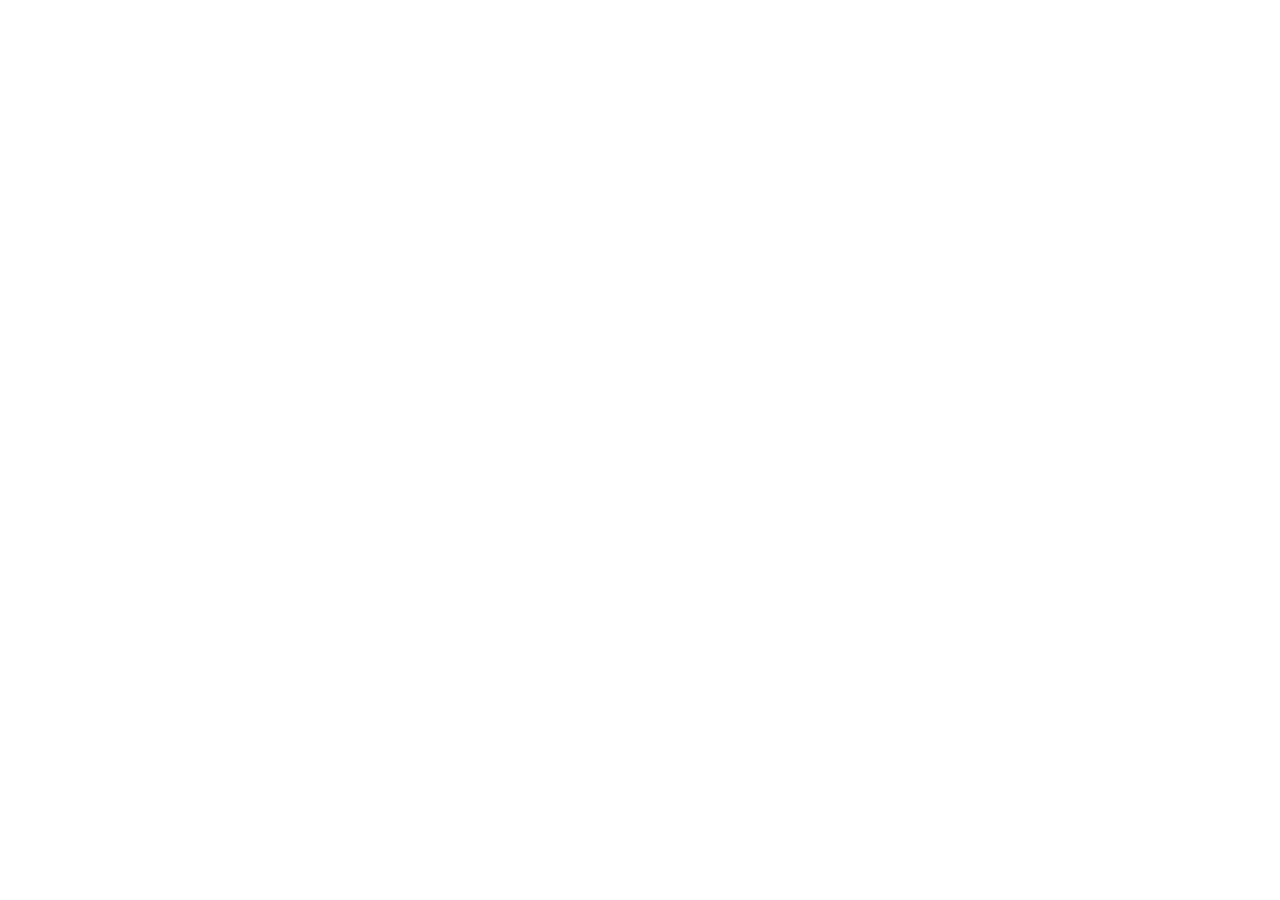
==== cloudflare-pages/index.html @ 694b97cf "feat: initial commit for gnn-rustdesk-apiserver" ====
<!DOCTYPE html>
<html lang="tr">
<head>
  <meta charset="UTF-8">
  <meta name="viewport" content="width=device-width, initial-scale=1.0">
  <title>GNN Hızlı Destek | GNNQS Uzaktan Bağlantı</title>
  <meta name="description" content="GNN Hızlı Destek (QuickSupport) aracı ile teknik ekibimiz bilgisayarınıza güvenli ve hızlı şekilde uzaktan bağlanabilir.">
  <link rel="preconnect" href="https://fonts.googleapis.com">
  <link rel="preconnect" href="https://fonts.gstatic.com" crossorigin>
  <link href="https://fonts.googleapis.com/css2?family=Plus+Jakarta+Sans:wght@400;500;600;700;800&family=JetBrains+Mono:wght@500;600;700&display=swap" rel="stylesheet">
  <link rel="icon" type="image/svg+xml" href="data:image/svg+xml,<svg xmlns='http://www.w3.org/2000/svg' viewBox='0 0 24 24' fill='none' stroke='%232563eb' stroke-width='2' stroke-linecap='round' stroke-linejoin='round'><path d='M12 22s8-4 8-10V5l-8-3-8 3v7c0 6 8 10 8 10z'/></svg>">

  <style>
    /* ==========================================
       GNN QuickSupport - Self-Contained Styles
       ========================================== */
    :root {
      --bg-primary: #0a0f1d;
      --bg-secondary: #111827;
      --bg-card: rgba(17, 24, 39, 0.75);
      --bg-card-border: rgba(255, 255, 255, 0.08);
      --bg-card-hover: rgba(30, 41, 59, 0.85);

      --accent-blue: #2563eb;
      --accent-blue-hover: #1d4ed8;
      --accent-cyan: #06b6d4;
      --accent-emerald: #10b981;
      --accent-warning: #f59e0b;

      --text-main: #f8fafc;
      --text-muted: #94a3b8;
      --text-dim: #64748b;

      --font-sans: 'Plus Jakarta Sans', system-ui, -apple-system, BlinkMacSystemFont, 'Segoe UI', Roboto, sans-serif;
      --font-mono: 'JetBrains Mono', monospace;

      --radius-sm: 8px;
      --radius-md: 14px;
      --radius-lg: 20px;
      --radius-full: 9999px;

      --shadow-sm: 0 2px 8px rgba(0, 0, 0, 0.2);
      --shadow-lg: 0 12px 36px -8px rgba(0, 0, 0, 0.5), 0 0 40px -10px rgba(37, 99, 235, 0.25);
      --shadow-glow: 0 0 30px rgba(37, 99, 235, 0.4);
    }

    *, *::before, *::after {
      box-sizing: border-box;
      margin: 0;
      padding: 0;
    }

    body {
      font-family: var(--font-sans);
      background-color: var(--bg-primary);
      color: var(--text-main);
      min-height: 100vh;
      display: flex;
      justify-content: center;
      align-items: center;
      line-height: 1.5;
      overflow-x: hidden;
      position: relative;
      -webkit-font-smoothing: antialiased;
    }

    /* Arka Plan Glow Işıkları */
    .bg-glow {
      position: fixed;
      border-radius: 50%;
      filter: blur(140px);
      z-index: 0;
      pointer-events: none;
      opacity: 0.45;
    }

    .bg-glow-blue {
      width: 550px;
      height: 550px;
      background: radial-gradient(circle, var(--accent-blue) 0%, transparent 70%);
      top: -120px;
      left: 50%;
      transform: translateX(-50%);
    }

    .bg-glow-cyan {
      width: 450px;
      height: 450px;
      background: radial-gradient(circle, var(--accent-cyan) 0%, transparent 70%);
      bottom: -150px;
      right: -50px;
    }

    .bg-grid {
      position: fixed;
      inset: 0;
      background-image: linear-gradient(rgba(255, 255, 255, 0.03) 1px, transparent 1px),
                        linear-gradient(90deg, rgba(255, 255, 255, 0.03) 1px, transparent 1px);
      background-size: 40px 40px;
      z-index: 0;
      pointer-events: none;
      mask-image: radial-gradient(circle at center, black 40%, transparent 85%);
      -webkit-mask-image: radial-gradient(circle at center, black 40%, transparent 85%);
    }

    /* Ana Kapsayıcı */
    .app-wrapper {
      position: relative;
      z-index: 1;
      width: 100%;
      max-width: 960px;
      margin: 0 auto;
      padding: 2.5rem 1.5rem;
      display: flex;
      flex-direction: column;
      gap: 2.2rem;
    }

    /* Header */
    .header {
      display: flex;
      align-items: center;
      justify-content: space-between;
      width: 100%;
    }

    .btn-console {
      display: inline-flex;
      align-items: center;
      gap: 0.45rem;
      padding: 0.45rem 0.95rem;
      border-radius: var(--radius-sm);
      background: rgba(255, 255, 255, 0.05);
      border: 1px solid var(--bg-card-border);
      color: var(--text-muted);
      font-size: 0.82rem;
      font-weight: 600;
      text-decoration: none;
      transition: all 0.2s ease;
    }

    .btn-console:hover {
      background: rgba(37, 99, 235, 0.15);
      border-color: rgba(37, 99, 235, 0.4);
      color: #fff;
    }
      display: flex;
      align-items: center;
      justify-content: center;
      padding-bottom: 0.5rem;
    }

    .logo-area {
      display: flex;
      align-items: center;
      gap: 0.85rem;
    }

    .logo-badge {
      width: 46px;
      height: 46px;
      border-radius: var(--radius-md);
      background: linear-gradient(135deg, var(--accent-blue), var(--accent-cyan));
      display: flex;
      align-items: center;
      justify-content: center;
      box-shadow: 0 4px 14px rgba(37, 99, 235, 0.35);
      color: #fff;
    }

    .icon-brand {
      width: 26px;
      height: 26px;
      max-width: 26px;
      max-height: 26px;
    }

    .brand-title {
      display: block;
      font-size: 1.3rem;
      font-weight: 800;
      letter-spacing: -0.02em;
      color: #fff;
    }

    .brand-title .highlight {
      background: linear-gradient(90deg, #60a5fa, #38bdf8);
      -webkit-background-clip: text;
      -webkit-text-fill-color: transparent;
    }

    .brand-subtitle {
      display: block;
      font-size: 0.82rem;
      font-weight: 500;
      color: var(--text-muted);
    }

    /* Hero / İndirme Kartı */
    .download-card {
      background: var(--bg-card);
      backdrop-filter: blur(16px);
      -webkit-backdrop-filter: blur(16px);
      border: 1px solid var(--bg-card-border);
      border-radius: var(--radius-lg);
      padding: 2.75rem 2rem;
      text-align: center;
      box-shadow: var(--shadow-lg);
      display: flex;
      flex-direction: column;
      align-items: center;
      gap: 1.5rem;
      position: relative;
      overflow: hidden;
    }

    .download-card::before {
      content: '';
      position: absolute;
      top: 0;
      left: 0;
      right: 0;
      height: 2px;
      background: linear-gradient(90deg, transparent, var(--accent-cyan), var(--accent-blue), transparent);
    }

    .download-header {
      display: flex;
      flex-direction: column;
      align-items: center;
      justify-content: center;
      text-align: center;
      width: 100%;
    }

    .download-icon-box {
      position: relative;
      width: 76px;
      height: 76px;
      margin: 0 auto 0.85rem auto;
      border-radius: 50%;
      background: linear-gradient(135deg, rgba(37, 99, 235, 0.2), rgba(6, 182, 212, 0.15));
      border: 1px solid rgba(37, 99, 235, 0.35);
      display: flex;
      align-items: center;
      justify-content: center;
      color: #38bdf8;
    }

    .icon-download {
      width: 36px;
      height: 36px;
      max-width: 36px;
      max-height: 36px;
    }

    .download-ring {
      position: absolute;
      inset: -6px;
      border-radius: 50%;
      border: 2px dashed rgba(56, 189, 248, 0.4);
      animation: rotate-ring 12s linear infinite;
    }

    @keyframes rotate-ring {
      from { transform: rotate(0deg); }
      to { transform: rotate(360deg); }
    }

    .pulse-animation {
      animation: bounce-icon 2s infinite ease-in-out;
    }

    @keyframes bounce-icon {
      0%, 100% { transform: translateY(0); }
      50% { transform: translateY(-4px); }
    }

    .hero-title {
      font-size: 1.95rem;
      font-weight: 800;
      letter-spacing: -0.025em;
      color: #ffffff;
      margin-bottom: 0.4rem;
    }

    .hero-desc {
      font-size: 1.05rem;
      color: var(--text-muted);
      max-width: 540px;
    }

    .hero-desc strong {
      color: #38bdf8;
      font-family: var(--font-mono);
      font-size: 1.15rem;
    }

    /* İlerleme Çubuğu */
    .progress-container {
      width: 100%;
      max-width: 440px;
      height: 6px;
      background: rgba(255, 255, 255, 0.08);
      border-radius: var(--radius-full);
      overflow: hidden;
      position: relative;
    }

    .progress-bar {
      height: 100%;
      width: 0%;
      background: linear-gradient(90deg, var(--accent-blue), var(--accent-cyan));
      border-radius: var(--radius-full);
      transition: width 0.1s linear;
      box-shadow: 0 0 12px rgba(6, 182, 212, 0.5);
    }

    /* Buton ve Bilgiler */
    .action-zone {
      display: flex;
      flex-direction: column;
      align-items: center;
      gap: 1.1rem;
      margin-top: 0.5rem;
      width: 100%;
    }

    .btn {
      display: inline-flex;
      align-items: center;
      justify-content: center;
      gap: 0.65rem;
      font-family: var(--font-sans);
      font-size: 0.98rem;
      font-weight: 600;
      padding: 0.85rem 1.85rem;
      border-radius: var(--radius-md);
      text-decoration: none;
      transition: all 0.25s ease;
      cursor: pointer;
    }

    .btn-primary {
      background: linear-gradient(135deg, var(--accent-blue), #1e40af);
      color: #fff;
      border: 1px solid rgba(255, 255, 255, 0.15);
      box-shadow: 0 4px 18px rgba(37, 99, 235, 0.35);
    }

    .btn-primary:hover {
      background: linear-gradient(135deg, #1d4ed8, #172554);
      transform: translateY(-2px);
      box-shadow: var(--shadow-glow);
    }

    .btn-icon {
      width: 20px;
      height: 20px;
      max-width: 20px;
      max-height: 20px;
    }

    .file-meta {
      display: flex;
      flex-wrap: wrap;
      align-items: center;
      justify-content: center;
      gap: 0.65rem;
      font-size: 0.82rem;
      color: var(--text-dim);
    }

    .meta-item {
      display: inline-flex;
      align-items: center;
      gap: 0.35rem;
    }

    .meta-icon {
      width: 14px;
      height: 14px;
      max-width: 14px;
      max-height: 14px;
      color: var(--text-muted);
    }

    .meta-dot {
      color: var(--bg-card-border);
    }

    /* ==========================================
       Nasıl Bağlantı Sağlanır? - Gelişmiş Kartlar
       ========================================== */
    .instructions-section {
      display: flex;
      flex-direction: column;
      gap: 1.5rem;
      margin-top: 2.25rem;
    }

    .instructions-header {
      text-align: center;
    }

    .section-title {
      font-size: 1.45rem;
      font-weight: 800;
      color: #fff;
      letter-spacing: -0.02em;
    }

    .section-subtitle {
      font-size: 0.95rem;
      color: var(--text-muted);
      margin-top: 0.25rem;
    }

    .steps-grid {
      display: grid;
      grid-template-columns: repeat(3, 1fr);
      gap: 1.25rem;
    }

    .step-card {
      position: relative;
      background: var(--bg-card);
      backdrop-filter: blur(12px);
      -webkit-backdrop-filter: blur(12px);
      border: 1px solid var(--bg-card-border);
      border-radius: var(--radius-lg);
      padding: 1.65rem 1.4rem;
      display: flex;
      flex-direction: column;
      justify-content: space-between;
      gap: 1.15rem;
      transition: all 0.25s ease;
    }

    .step-card:hover {
      background: var(--bg-card-hover);
      border-color: rgba(37, 99, 235, 0.4);
      transform: translateY(-4px);
      box-shadow: 0 10px 28px rgba(0, 0, 0, 0.35);
    }

    .step-top {
      display: flex;
      align-items: center;
      justify-content: space-between;
    }

    .step-pill {
      font-size: 0.72rem;
      font-weight: 800;
      letter-spacing: 0.06em;
      padding: 0.28rem 0.65rem;
      border-radius: var(--radius-full);
      background: rgba(37, 99, 235, 0.15);
      color: #60a5fa;
      border: 1px solid rgba(37, 99, 235, 0.3);
    }

    .step-pill-highlight {
      background: linear-gradient(135deg, var(--accent-blue), var(--accent-cyan));
      color: #fff;
      border: none;
      box-shadow: 0 2px 10px rgba(6, 182, 212, 0.4);
    }

    .step-icon-wrap {
      width: 38px;
      height: 38px;
      border-radius: var(--radius-sm);
      background: rgba(255, 255, 255, 0.05);
      color: #94a3b8;
      display: flex;
      align-items: center;
      justify-content: center;
    }

    .step-icon-wrap svg {
      width: 20px;
      height: 20px;
      max-width: 20px;
      max-height: 20px;
    }

    .step-icon-highlight {
      background: rgba(6, 182, 212, 0.15);
      color: #38bdf8;
    }

    .step-content {
      display: flex;
      flex-direction: column;
      gap: 0.45rem;
    }

    .step-title {
      font-size: 1.1rem;
      font-weight: 700;
      color: #fff;
      letter-spacing: -0.01em;
    }

    .step-desc {
      font-size: 0.88rem;
      color: var(--text-muted);
      line-height: 1.5;
    }

    .step-desc strong {
      color: #f1f5f9;
    }

    /* Adım 1 Görseli (Dosya Rozeti) */
    .step-visual {
      display: flex;
      align-items: center;
      gap: 0.65rem;
      background: rgba(0, 0, 0, 0.28);
      border: 1px solid rgba(255, 255, 255, 0.06);
      padding: 0.75rem 0.95rem;
      border-radius: var(--radius-sm);
    }

    .visual-badge-file, .visual-badge-exe {
      display: inline-flex;
      align-items: center;
      gap: 0.45rem;
      background: rgba(37, 99, 235, 0.18);
      border: 1px solid rgba(37, 99, 235, 0.35);
      color: #93c5fd;
      padding: 0.3rem 0.6rem;
      border-radius: 6px;
      font-size: 0.8rem;
      font-weight: 700;
      font-family: var(--font-mono);
    }

    .visual-badge-file svg, .visual-badge-exe svg {
      width: 18px;
      height: 18px;
      max-width: 18px;
      max-height: 18px;
    }

    .visual-arrow {
      color: #64748b;
      font-size: 0.85rem;
    }

    .visual-hint {
      font-size: 0.8rem;
      font-weight: 600;
      color: #cbd5e1;
    }

    .visual-click-tag {
      font-size: 0.78rem;
      font-weight: 600;
      color: #38bdf8;
      margin-left: auto;
    }

    /* Adım 3 - RustDesk Penceresi Temsili (Mockup) */
    .step-highlight {
      border-color: rgba(6, 182, 212, 0.4);
      background: linear-gradient(180deg, rgba(37, 99, 235, 0.12) 0%, var(--bg-card) 100%);
      box-shadow: 0 0 25px rgba(37, 99, 235, 0.15);
    }

    .mockup-window {
      background: #0f172a;
      border: 1px solid rgba(56, 189, 248, 0.25);
      border-radius: var(--radius-sm);
      overflow: hidden;
      box-shadow: 0 4px 14px rgba(0, 0, 0, 0.4);
    }

    .mockup-header {
      background: #1e293b;
      padding: 0.45rem 0.75rem;
      display: flex;
      align-items: center;
      gap: 0.65rem;
      border-bottom: 1px solid rgba(255, 255, 255, 0.05);
    }

    .mock-dots {
      display: flex;
      align-items: center;
      gap: 4px;
    }

    .mock-dot {
      width: 8px;
      height: 8px;
      border-radius: 50%;
    }

    .mock-dot.red { background: #ef4444; }
    .mock-dot.yellow { background: #f59e0b; }
    .mock-dot.green { background: #10b981; }

    .mock-title {
      font-size: 0.72rem;
      font-weight: 600;
      color: #94a3b8;
    }

    .mockup-body {
      padding: 0.75rem 0.85rem;
      display: flex;
      flex-direction: column;
      gap: 0.5rem;
    }

    .mock-row {
      display: flex;
      align-items: center;
      justify-content: space-between;
      gap: 0.5rem;
    }

    .mock-label {
      font-size: 0.78rem;
      color: #94a3b8;
      font-weight: 500;
    }

    .mock-val {
      font-family: var(--font-mono);
      font-size: 0.82rem;
      font-weight: 700;
      color: #38bdf8;
      background: rgba(56, 189, 248, 0.1);
      padding: 0.15rem 0.45rem;
      border-radius: 4px;
      border: 1px solid rgba(56, 189, 248, 0.25);
      letter-spacing: 0.04em;
    }

    /* Footer */
    .site-footer {
      text-align: center;
      display: flex;
      flex-direction: column;
      align-items: center;
      gap: 0.65rem;
      padding-top: 1rem;
    }

    .footer-note {
      font-size: 0.82rem;
      color: var(--text-dim);
      max-width: 640px;
      line-height: 1.45;
    }

    .copyright {
      font-size: 0.78rem;
      color: var(--text-dim);
    }

    /* Responsive */
    @media (max-width: 768px) {
      .app-wrapper {
        padding: 1.5rem 1rem;
        gap: 1.75rem;
      }

      .download-card {
        padding: 2rem 1.25rem;
      }

      .hero-title {
        font-size: 1.5rem;
      }

      .steps-grid {
        grid-template-columns: 1fr;
      }
    }
  </style>
</head>
<body>
  <!-- Arka Plan Efektleri -->
  <div class="bg-glow bg-glow-blue"></div>
  <div class="bg-glow bg-glow-cyan"></div>
  <div class="bg-grid"></div>

  <!-- Ana Kapsayıcı -->
  <div class="app-wrapper">
    <!-- Üst Başlık (Header) -->
    <header class="header">
      <div class="logo-area">
        <div class="logo-badge">
          <svg class="icon-brand" width="26" height="26" viewBox="0 0 24 24" fill="none" stroke="currentColor" stroke-width="2.2" stroke-linecap="round" stroke-linejoin="round">
            <path d="M12 22s8-4 8-10V5l-8-3-8 3v7c0 6 8 10 8 10z"/>
            <path d="m9 12 2 2 4-4"/>
          </svg>
        </div>
        <div class="brand-text">
          <span class="brand-title">GNN <span class="highlight">DESTEK</span></span>
          <span class="brand-subtitle">Hızlı Uzaktan Yardım</span>
        </div>
      </div>
      <div class="header-nav">
        <a href="/console" class="btn-console" title="Yönetici Girişi">
          <svg width="15" height="15" viewBox="0 0 24 24" fill="currentColor"><path d="M12 2C6.48 2 2 6.48 2 12s4.48 10 10 10 10-4.48 10-10S17.52 2 12 2zm1 17.93c-3.95-.49-7-3.85-7-7.93 0-.62.08-1.21.21-1.79L9 15v1c0 1.1.9 2 2 2v1.93zm6.9-2.54c-.26-.81-1-1.39-1.9-1.39h-1v-3c0-.55-.45-1-1-1H8v-2h2c.55 0 1-.45 1-1V7h2c1.1 0 2-.9 2-2v-.41c2.93 1.19 5 4.06 5 7.41 0 2.08-.8 3.97-2.1 5.39z"/></svg>
          <span>Yönetici Konsolu</span>
        </a>
      </div>
    </header>

    <!-- İndirme Alanı (Hero) -->
    <main class="main-content">
      <section class="download-card">
        <div class="download-header">
          <div class="download-icon-box" id="downloadIconBox">
            <svg class="icon-download pulse-animation" width="36" height="36" viewBox="0 0 24 24" fill="none" stroke="currentColor" stroke-width="2" stroke-linecap="round" stroke-linejoin="round">
              <path d="M21 15v4a2 2 0 0 1-2 2H5a2 2 0 0 1-2-2v-4"/>
              <polyline points="7 10 12 15 17 10"/>
              <line x1="12" y1="15" x2="12" y2="3"/>
            </svg>
            <div class="download-ring"></div>
          </div>

          <h1 class="hero-title">GNN QuickSupport İndiriliyor...</h1>
          <p class="hero-desc" id="statusMessage">
            İndirme işleminiz <strong id="countdownNumber">2</strong> saniye içerisinde otomatik olarak başlayacaktır.
          </p>
        </div>

        <!-- İlerleme Çubuğu -->
        <div class="progress-container">
          <div class="progress-bar" id="progressBar"></div>
        </div>

        <!-- İndirme Butonu & Bilgiler -->
        <div class="action-zone">
          <a href="#" id="manualDownloadBtn" class="btn btn-primary" download>
            <svg class="btn-icon" width="20" height="20" viewBox="0 0 24 24" fill="none" stroke="currentColor" stroke-width="2" stroke-linecap="round" stroke-linejoin="round">
              <path d="M21 15v4a2 2 0 0 1-2 2H5a2 2 0 0 1-2-2v-4"/>
              <polyline points="7 10 12 15 17 10"/>
              <line x1="12" y1="15" x2="12" y2="3"/>
            </svg>
            <span>İndirme Başlamadıysa Tıklayın (GNNQS.exe)</span>
          </a>

          <div class="file-meta">
            <span class="meta-item">
              <svg class="meta-icon" width="14" height="14" viewBox="0 0 24 24" fill="none" stroke="currentColor" stroke-width="2">
                <rect x="2" y="3" width="20" height="14" rx="2" ry="2"/>
                <line x1="8" y1="21" x2="16" y2="21"/>
                <line x1="12" y1="17" x2="12" y2="21"/>
              </svg>
              Windows 10 / 11 Uyumlu
            </span>
            <span class="meta-dot">•</span>
            <span class="meta-item">
              <svg class="meta-icon" width="14" height="14" viewBox="0 0 24 24" fill="none" stroke="currentColor" stroke-width="2">
                <path d="M12 22s8-4 8-10V5l-8-3-8 3v7c0 6 8 10 8 10z"/>
              </svg>
              256-bit Güvenli Bağlantı
            </span>
            <span class="meta-dot">•</span>
            <span class="meta-item">Kurulum Gerektirmez</span>
          </div>
        </div>
      </section>

      <!-- Nasıl Bağlantı Sağlanır? (Görsel ve Kolay Anlaşılır 3 Adım) -->
      <section class="instructions-section">
        <div class="instructions-header">
          <h2 class="section-title">Nasıl Bağlantı Sağlanır?</h2>
          <p class="section-subtitle">Aşağıdaki 3 basit adımı takip ederek hemen destek alabilirsiniz:</p>
        </div>

        <div class="steps-grid">
          <!-- 1. ADIM -->
          <div class="step-card">
            <div class="step-top">
              <span class="step-pill">1. ADIM</span>
              <div class="step-icon-wrap">
                <svg width="20" height="20" viewBox="0 0 24 24" fill="none" stroke="currentColor" stroke-width="2" stroke-linecap="round" stroke-linejoin="round">
                  <path d="M21 15v4a2 2 0 0 1-2 2H5a2 2 0 0 1-2-2v-4"/>
                  <polyline points="7 10 12 15 17 10"/>
                  <line x1="12" y1="15" x2="12" y2="3"/>
                </svg>
              </div>
            </div>

            <div class="step-content">
              <h3 class="step-title">İndirilen Dosyayı Açın</h3>
              <p class="step-desc">
                İndirme tamamlandığında tarayıcınızın sağ üst köşesindeki <strong>İndirilenler</strong> listesinden veya klasörünüzden <strong>GNNQS.exe</strong> dosyasını açın.
              </p>
            </div>

            <!-- Mini Görsel Kart 1 -->
            <div class="step-visual">
              <div class="visual-badge-file">
                <svg width="18" height="18" viewBox="0 0 24 24" fill="none" stroke="currentColor" stroke-width="2">
                  <path d="M21 16V8a2 2 0 0 0-1-1.73l-7-4a2 2 0 0 0-2 0l-7 4A2 2 0 0 0 3 8v8a2 2 0 0 0 1 1.73l7 4a2 2 0 0 0 2 0l7-4A2 2 0 0 0 21 16z"/>
                </svg>
                <span>GNNQS.exe</span>
              </div>
              <span class="visual-arrow">➔</span>
              <span class="visual-hint">Arşivi Aç</span>
            </div>
          </div>

          <!-- 2. ADIM -->
          <div class="step-card">
            <div class="step-top">
              <span class="step-pill">2. ADIM</span>
              <div class="step-icon-wrap">
                <svg width="20" height="20" viewBox="0 0 24 24" fill="none" stroke="currentColor" stroke-width="2" stroke-linecap="round" stroke-linejoin="round">
                  <polygon points="5 3 19 12 5 21 5 3"/>
                </svg>
              </div>
            </div>

            <div class="step-content">
              <h3 class="step-title">GNNQS.exe'yi Çalıştırın</h3>
              <p class="step-desc">
                Arşiv içerisindeki <strong>GNNQS.exe</strong> uygulamasına çift tıklayın. Kurulum yapmanıza gerek yoktur, doğrudan ekrana gelir.
              </p>
            </div>

            <!-- Mini Görsel Kart 2 -->
            <div class="step-visual">
              <div class="visual-badge-exe">
                <svg width="18" height="18" viewBox="0 0 24 24" fill="none" stroke="currentColor" stroke-width="2">
                  <rect x="3" y="3" width="18" height="18" rx="2" ry="2"/>
                  <line x1="9" y1="9" x2="15" y2="15"/>
                  <line x1="15" y1="9" x2="9" y2="15"/>
                </svg>
                <span>GNNQS.exe</span>
              </div>
              <span class="visual-click-tag">Çift Tıklayın 🖱️</span>
            </div>
          </div>

          <!-- 3. ADIM (Öne Çıkan) -->
          <div class="step-card step-highlight">
            <div class="step-top">
              <span class="step-pill step-pill-highlight">3. ADIM</span>
              <div class="step-icon-wrap step-icon-highlight">
                <svg width="20" height="20" viewBox="0 0 24 24" fill="none" stroke="currentColor" stroke-width="2" stroke-linecap="round" stroke-linejoin="round">
                  <path d="M16 21v-2a4 4 0 0 0-4-4H6a4 4 0 0 0-4 4v2"/>
                  <circle cx="9" cy="7" r="4"/>
                  <path d="m19 8 2 2 4-4"/>
                </svg>
              </div>
            </div>

            <div class="step-content">
              <h3 class="step-title">ID ve Şifreyi Bize İletin</h3>
              <p class="step-desc">
                Açılan program penceresinde beliren <strong>Kimlik (ID)</strong> ve <strong>Tek Seferlik Şifre</strong>yi destek uzmanımıza bildirin.
              </p>
            </div>

            <!-- Mini RustDesk Penceresi Temsili (Mockup) -->
            <div class="mockup-window">
              <div class="mockup-header">
                <div class="mock-dots">
                  <span class="mock-dot red"></span>
                  <span class="mock-dot yellow"></span>
                  <span class="mock-dot green"></span>
                </div>
                <span class="mock-title">GNN QuickSupport</span>
              </div>
              <div class="mockup-body">
                <div class="mock-row">
                  <span class="mock-label">Kimlik (ID):</span>
                  <span class="mock-val">849 203 175</span>
                </div>
                <div class="mock-row">
                  <span class="mock-label">Şifre:</span>
                  <span class="mock-val">x9K2pQ</span>
                </div>
              </div>
            </div>
          </div>
        </div>
      </section>

      <!-- Alt Bilgi / Güvenlik Bildirimi -->
      <footer class="site-footer">
        <div class="footer-note">
          <span>GNN Uzaktan Destek oturumları 256-bit TLS şifrelemesi ile korunur. Siz kimlik ve şifrenizi paylaşmadıkça bilgisayarınıza hiç kimse erişemez.</span>
        </div>
        <div style="display: flex; gap: 0.85rem; align-items: center; justify-content: center; flex-wrap: wrap;">
        <p class="copyright">© <span id="currentYear"></span> GNN Destek Servisi. Tüm hakları saklıdır.</p>
        <span style="color: var(--text-dim);">&bull;</span>
        <a href="/console" style="color: var(--text-muted); font-size: 0.78rem; text-decoration: none;">GnnDesk Console</a>
      </div>
      </footer>
    </main>
  </div>

  <script>
    /**
     * GNN QuickSupport (GNNQS) - Otomatik İndirme ve Yönetim Betiği
     */
    const CONFIG = {
      // Cloudflare R2 doğrudan indirme bağlantınız:
      downloadUrl: 'https://dl.gnn.tr/GNNQS.exe',
      fileName: 'GNNQS.exe',
      delayMs: 2000,
    };

    const countdownNumberEl = document.getElementById('countdownNumber');
    const progressBarEl = document.getElementById('progressBar');
    const statusMessageEl = document.getElementById('statusMessage');
    const manualDownloadBtn = document.getElementById('manualDownloadBtn');
    const downloadIconBox = document.getElementById('downloadIconBox');
    const currentYearEl = document.getElementById('currentYear');

    if (currentYearEl) {
      currentYearEl.textContent = new Date().getFullYear();
    }

    if (manualDownloadBtn) {
      manualDownloadBtn.href = CONFIG.downloadUrl;
      manualDownloadBtn.setAttribute('download', CONFIG.fileName);
    }

    let hasDownloaded = false;

    function triggerDownload() {
      if (hasDownloaded) return;
      hasDownloaded = true;

      const downloadLink = document.createElement('a');
      downloadLink.href = CONFIG.downloadUrl;
      downloadLink.setAttribute('download', CONFIG.fileName);
      downloadLink.style.display = 'none';
      document.body.appendChild(downloadLink);
      downloadLink.click();
      document.body.removeChild(downloadLink);

      if (statusMessageEl) {
        statusMessageEl.innerHTML = '<span style="color: #10b981; font-weight: 600;">✓ İndirme başarıyla başlatıldı!</span> Dosyanız indirilenler klasörüne kaydediliyor.';
      }

      if (downloadIconBox) {
        downloadIconBox.style.borderColor = 'rgba(16, 185, 129, 0.6)';
        downloadIconBox.style.color = '#34d399';
        downloadIconBox.innerHTML = `
          <svg viewBox="0 0 24 24" width="36" height="36" fill="none" stroke="currentColor" stroke-width="2.5" stroke-linecap="round" stroke-linejoin="round">
            <path d="M20 6 9 17l-5-5"/>
          </svg>
        `;
      }
    }

    const startTime = Date.now();
    const totalDuration = CONFIG.delayMs;

    const urlParams = new URLSearchParams(window.location.search);
    if (urlParams.get('direct') === '1' || urlParams.get('dl') === '1') {
      triggerDownload();
    } else {
      const timer = setInterval(() => {
        const elapsed = Date.now() - startTime;
        const progress = Math.min((elapsed / totalDuration) * 100, 100);

        if (progressBarEl) {
          progressBarEl.style.width = `${progress}%`;
        }

        const remainingSeconds = Math.max(0, Math.ceil((totalDuration - elapsed) / 1000));
        if (countdownNumberEl) {
          countdownNumberEl.textContent = remainingSeconds;
        }

        if (elapsed >= totalDuration) {
          clearInterval(timer);
          triggerDownload();
        }
      }, 50);
    }

    if (manualDownloadBtn) {
      manualDownloadBtn.addEventListener('click', () => {
        triggerDownload();
      });
    }
  </script>
</body>
</html>
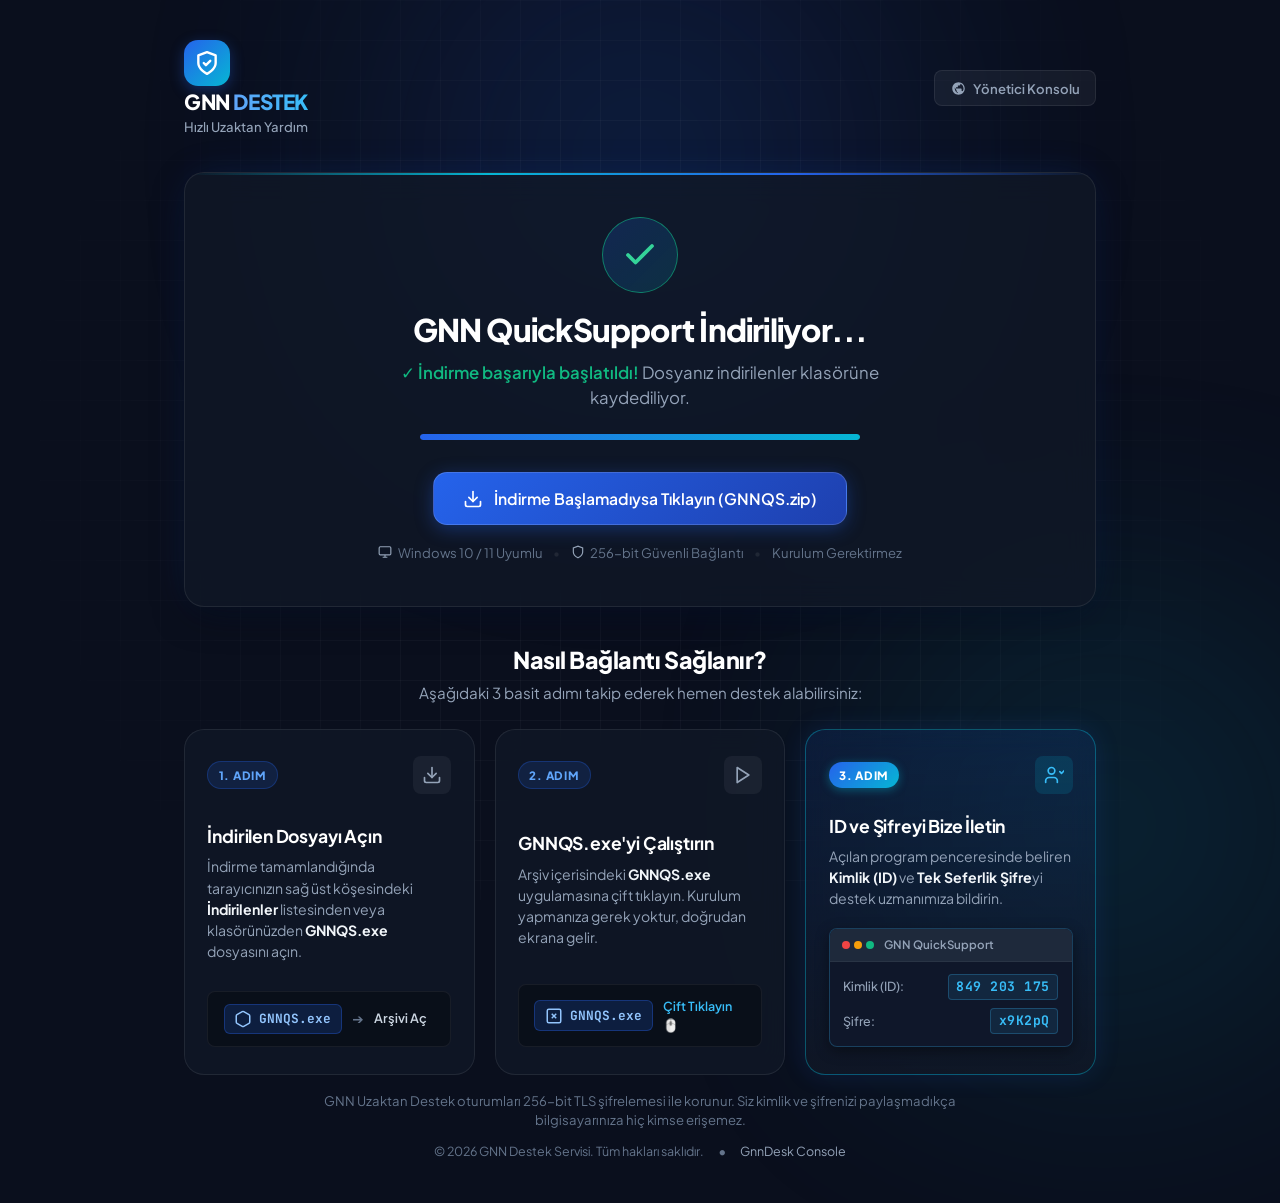
==== commit 7e95dfe5: "feat: add dynamic Cloudflare Pages functions for DOWNLOAD_URL and CONSOLE_URL" ====
--- a/cloudflare-pages/index.html
+++ b/cloudflare-pages/index.html
@@ -747,7 +747,7 @@
               <polyline points="7 10 12 15 17 10"/>
               <line x1="12" y1="15" x2="12" y2="3"/>
             </svg>
-            <span>İndirme Başlamadıysa Tıklayın (GNNQS.exe)</span>
+            <span>İndirme Başlamadıysa Tıklayın (GNNQS.zip)</span>
           </a>
 
           <div class="file-meta">
@@ -910,8 +910,8 @@
      */
     const CONFIG = {
       // Cloudflare R2 doğrudan indirme bağlantınız:
-      downloadUrl: 'https://dl.gnn.tr/GNNQS.exe',
-      fileName: 'GNNQS.exe',
+      downloadUrl: '/download',
+      fileName: 'GNNQS.zip',
       delayMs: 2000,
     };
 
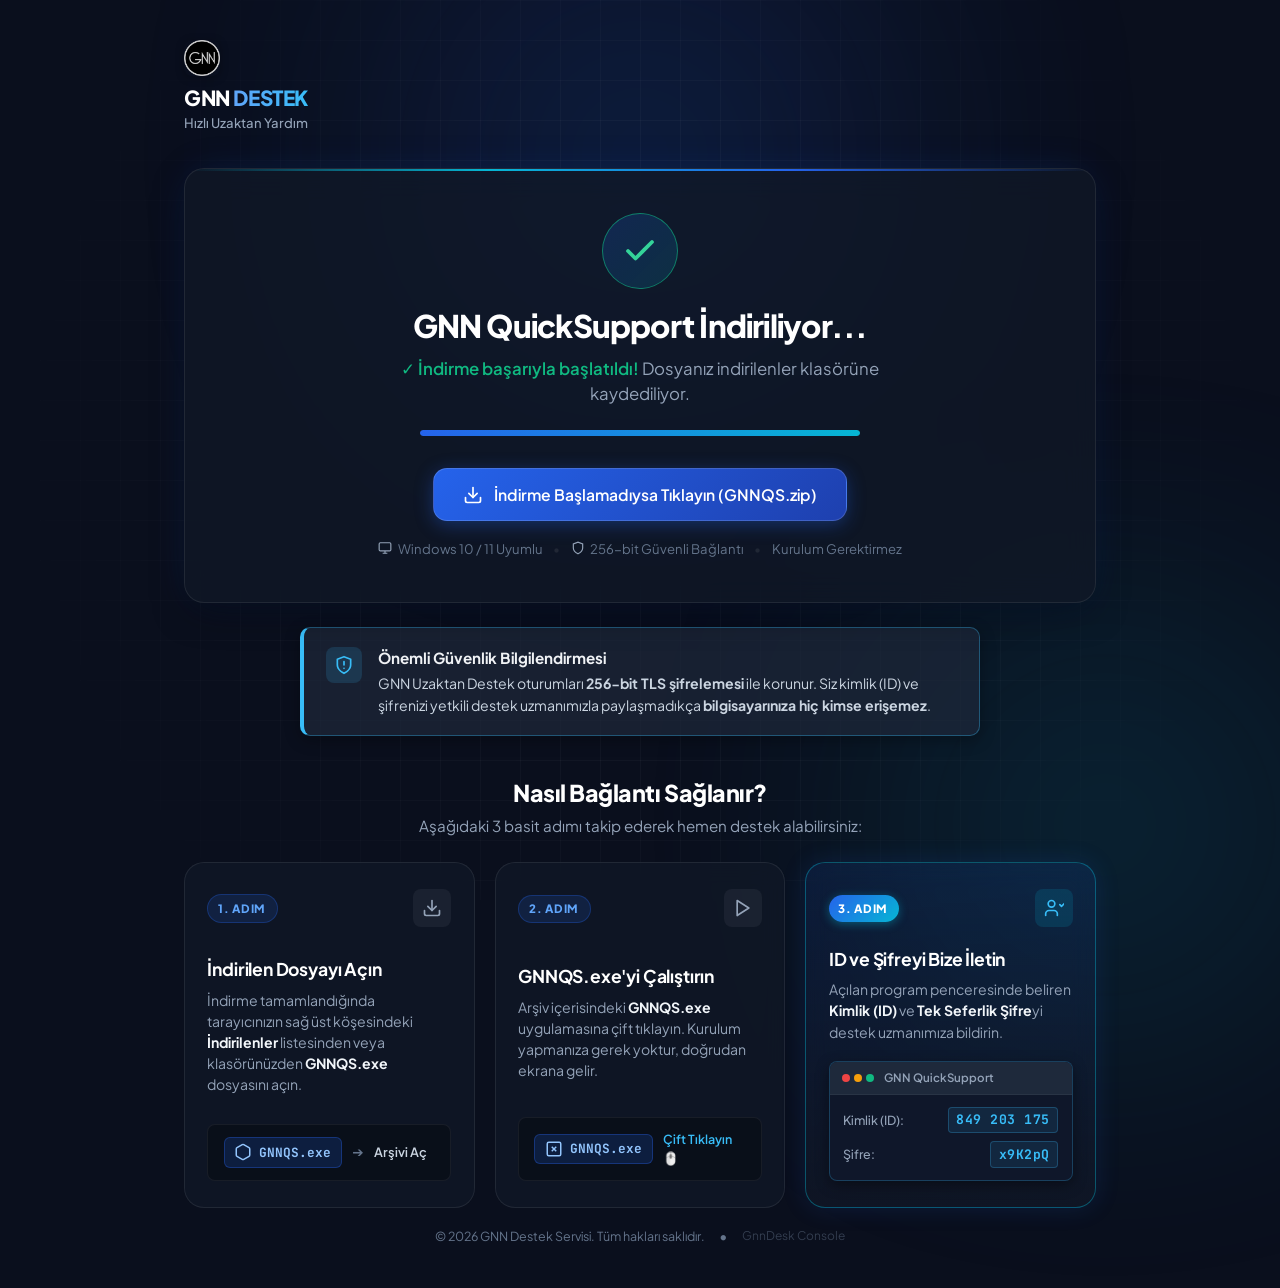
==== commit 063117e0: "feat: add security infobox, use brand logo, remove header console button" ====
--- a/cloudflare-pages/index.html
+++ b/cloudflare-pages/index.html
@@ -696,23 +696,13 @@
     <!-- Üst Başlık (Header) -->
     <header class="header">
       <div class="logo-area">
-        <div class="logo-badge">
-          <svg class="icon-brand" width="26" height="26" viewBox="0 0 24 24" fill="none" stroke="currentColor" stroke-width="2.2" stroke-linecap="round" stroke-linejoin="round">
-            <path d="M12 22s8-4 8-10V5l-8-3-8 3v7c0 6 8 10 8 10z"/>
-            <path d="m9 12 2 2 4-4"/>
-          </svg>
-        </div>
+        <img src="icon.png" alt="GNN Logo" style="width: 36px; height: 36px; border-radius: 8px; object-fit: contain; box-shadow: 0 2px 8px rgba(0,0,0,0.3);">
         <div class="brand-text">
           <span class="brand-title">GNN <span class="highlight">DESTEK</span></span>
           <span class="brand-subtitle">Hızlı Uzaktan Yardım</span>
         </div>
       </div>
-      <div class="header-nav">
-        <a href="/console" class="btn-console" title="Yönetici Girişi">
-          <svg width="15" height="15" viewBox="0 0 24 24" fill="currentColor"><path d="M12 2C6.48 2 2 6.48 2 12s4.48 10 10 10 10-4.48 10-10S17.52 2 12 2zm1 17.93c-3.95-.49-7-3.85-7-7.93 0-.62.08-1.21.21-1.79L9 15v1c0 1.1.9 2 2 2v1.93zm6.9-2.54c-.26-.81-1-1.39-1.9-1.39h-1v-3c0-.55-.45-1-1-1H8v-2h2c.55 0 1-.45 1-1V7h2c1.1 0 2-.9 2-2v-.41c2.93 1.19 5 4.06 5 7.41 0 2.08-.8 3.97-2.1 5.39z"/></svg>
-          <span>Yönetici Konsolu</span>
-        </a>
-      </div>
+
     </header>
 
     <!-- İndirme Alanı (Hero) -->
@@ -771,6 +761,19 @@
           </div>
         </div>
       </section>
+
+      <!-- GÜVENLİK BİLGİLENDİRME INFOBOX -->
+      <div class="security-infobox" style="max-width: 680px; margin: 1.5rem auto 2.5rem auto; background: rgba(30, 41, 59, 0.7); border: 1px solid rgba(56, 189, 248, 0.35); border-left: 4px solid #38bdf8; border-radius: 10px; padding: 1.15rem 1.4rem; display: flex; align-items: flex-start; gap: 1rem; box-shadow: 0 4px 16px rgba(0,0,0,0.3);">
+        <div style="background: rgba(56, 189, 248, 0.15); border-radius: 8px; width: 36px; height: 36px; display: flex; align-items: center; justify-content: center; flex-shrink: 0; color: #38bdf8;">
+          <svg width="20" height="20" viewBox="0 0 24 24" fill="none" stroke="currentColor" stroke-width="2" stroke-linecap="round" stroke-linejoin="round"><path d="M12 22s8-4 8-10V5l-8-3-8 3v7c0 6 8 10 8 10z"/><path d="M12 8v4"/><path d="M12 16h.01"/></svg>
+        </div>
+        <div>
+          <h4 style="font-size: 0.95rem; font-weight: 700; color: #f0f2f5; margin-bottom: 0.25rem;">Önemli Güvenlik Bilgilendirmesi</h4>
+          <p style="font-size: 0.88rem; color: #cbd5e1; line-height: 1.55; margin: 0;">
+            GNN Uzaktan Destek oturumları <strong>256-bit TLS şifrelemesi</strong> ile korunur. Siz kimlik (ID) ve şifrenizi yetkili destek uzmanımızla paylaşmadıkça <strong>bilgisayarınıza hiç kimse erişemez</strong>.
+          </p>
+        </div>
+      </div>
 
       <!-- Nasıl Bağlantı Sağlanır? (Görsel ve Kolay Anlaşılır 3 Adım) -->
       <section class="instructions-section">
@@ -892,14 +895,11 @@
 
       <!-- Alt Bilgi / Güvenlik Bildirimi -->
       <footer class="site-footer">
-        <div class="footer-note">
-          <span>GNN Uzaktan Destek oturumları 256-bit TLS şifrelemesi ile korunur. Siz kimlik ve şifrenizi paylaşmadıkça bilgisayarınıza hiç kimse erişemez.</span>
+        <div style="display: flex; gap: 0.85rem; align-items: center; justify-content: center; flex-wrap: wrap;">
+          <p class="copyright">© <span id="currentYear"></span> GNN Destek Servisi. Tüm hakları saklıdır.</p>
+          <span style="color: var(--text-dim);">&bull;</span>
+          <a href="/console" style="color: var(--text-dim); font-size: 0.75rem; text-decoration: none; opacity: 0.45; transition: opacity 0.2s;" onmouseover="this.style.opacity='0.9'" onmouseout="this.style.opacity='0.45'" title="Yönetici Konsolu">GnnDesk Console</a>
         </div>
-        <div style="display: flex; gap: 0.85rem; align-items: center; justify-content: center; flex-wrap: wrap;">
-        <p class="copyright">© <span id="currentYear"></span> GNN Destek Servisi. Tüm hakları saklıdır.</p>
-        <span style="color: var(--text-dim);">&bull;</span>
-        <a href="/console" style="color: var(--text-muted); font-size: 0.78rem; text-decoration: none;">GnnDesk Console</a>
-      </div>
       </footer>
     </main>
   </div>
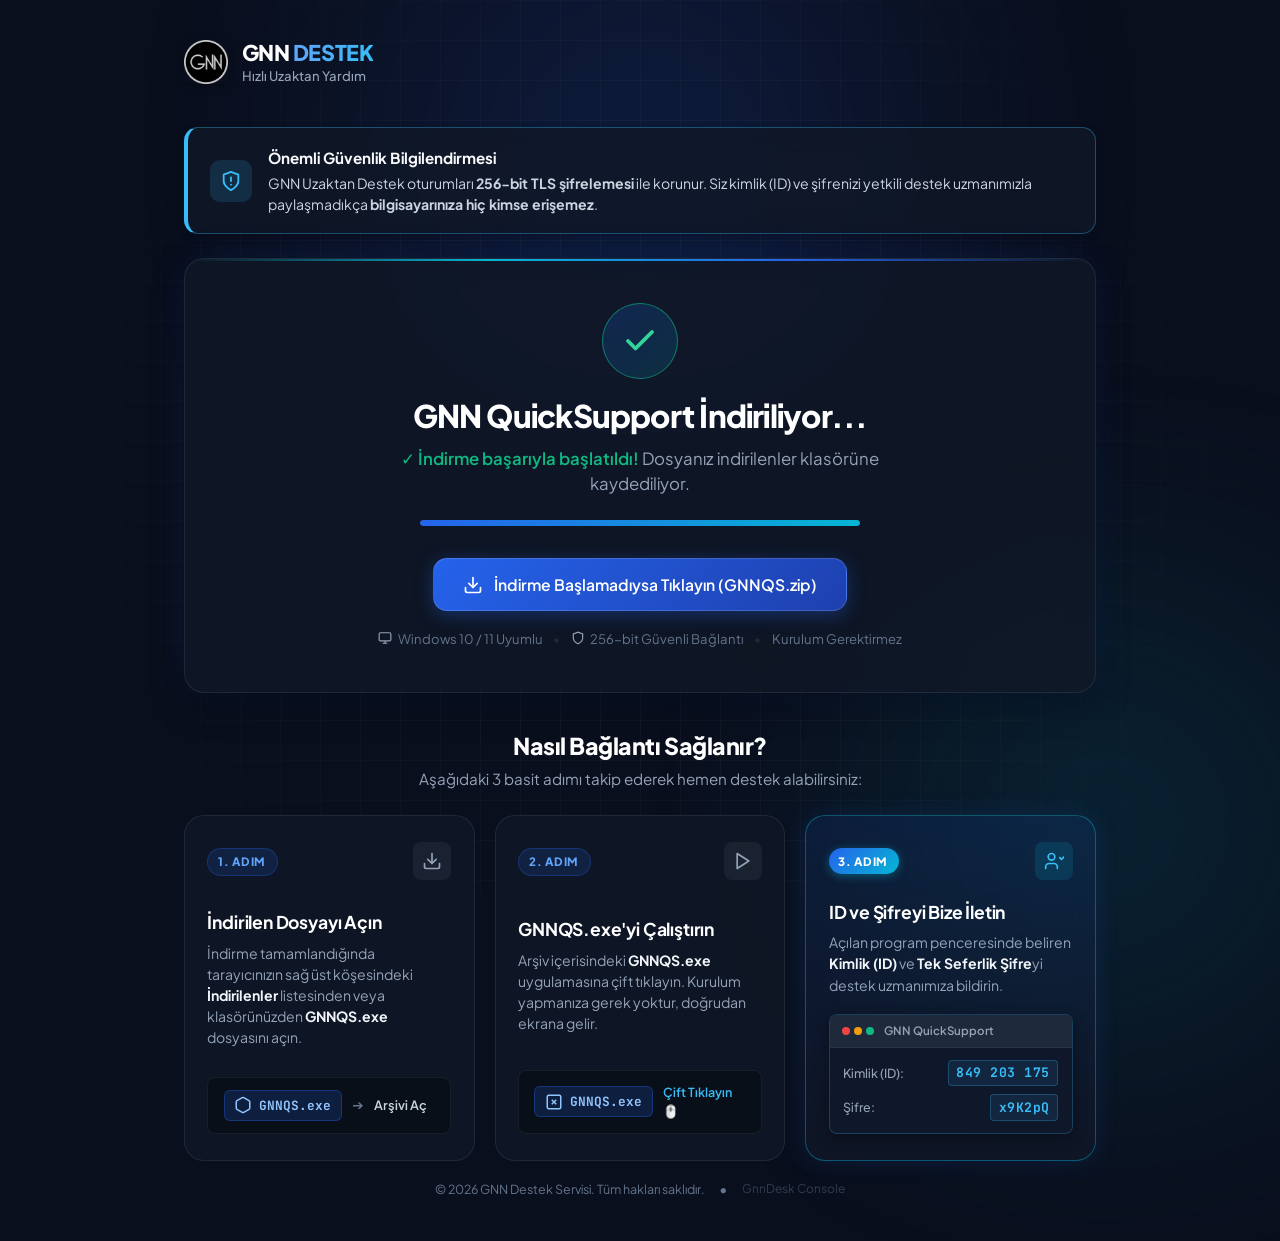
==== commit 20cef7ce: "fix: align header logo horizontally and relocate security infobox above download box" ====
--- a/cloudflare-pages/index.html
+++ b/cloudflare-pages/index.html
@@ -120,40 +120,17 @@
     .header {
       display: flex;
       align-items: center;
-      justify-content: space-between;
+      justify-content: flex-start;
       width: 100%;
-    }
-
-    .btn-console {
-      display: inline-flex;
-      align-items: center;
-      gap: 0.45rem;
-      padding: 0.45rem 0.95rem;
-      border-radius: var(--radius-sm);
-      background: rgba(255, 255, 255, 0.05);
-      border: 1px solid var(--bg-card-border);
-      color: var(--text-muted);
-      font-size: 0.82rem;
-      font-weight: 600;
+      padding-bottom: 0.5rem;
+    }
+
+    .logo-area {
+      display: flex !important;
+      flex-direction: row !important;
+      align-items: center !important;
+      gap: 0.85rem;
       text-decoration: none;
-      transition: all 0.2s ease;
-    }
-
-    .btn-console:hover {
-      background: rgba(37, 99, 235, 0.15);
-      border-color: rgba(37, 99, 235, 0.4);
-      color: #fff;
-    }
-      display: flex;
-      align-items: center;
-      justify-content: center;
-      padding-bottom: 0.5rem;
-    }
-
-    .logo-area {
-      display: flex;
-      align-items: center;
-      gap: 0.85rem;
     }
 
     .logo-badge {
@@ -695,18 +672,30 @@
   <div class="app-wrapper">
     <!-- Üst Başlık (Header) -->
     <header class="header">
-      <div class="logo-area">
-        <img src="icon.png" alt="GNN Logo" style="width: 36px; height: 36px; border-radius: 8px; object-fit: contain; box-shadow: 0 2px 8px rgba(0,0,0,0.3);">
-        <div class="brand-text">
-          <span class="brand-title">GNN <span class="highlight">DESTEK</span></span>
-          <span class="brand-subtitle">Hızlı Uzaktan Yardım</span>
+      <div class="logo-area" style="display: flex; flex-direction: row; align-items: center; gap: 0.85rem;">
+        <img src="/icon.png" alt="GNN Logo" style="width: 44px; height: 44px; border-radius: 10px; object-fit: contain; flex-shrink: 0; display: block; box-shadow: 0 2px 8px rgba(0,0,0,0.3);">
+        <div class="brand-text" style="display: flex; flex-direction: column; justify-content: center;">
+          <span class="brand-title" style="display: block; font-size: 1.35rem; font-weight: 800; letter-spacing: -0.02em; line-height: 1.2; color: #fff;">GNN <span class="highlight">DESTEK</span></span>
+          <span class="brand-subtitle" style="display: block; font-size: 0.82rem; font-weight: 500; color: #94a3b8; line-height: 1.2; margin-top: 2px;">Hızlı Uzaktan Yardım</span>
         </div>
       </div>
-
     </header>
 
     <!-- İndirme Alanı (Hero) -->
     <main class="main-content">
+      <!-- GÜVENLİK BİLGİLENDİRME INFOBOX (Logonun Altında, İndirme Boxunun Üstünde) -->
+      <div class="security-infobox" style="width: 100%; margin: 0 0 1.5rem 0; background: rgba(17, 24, 39, 0.75); backdrop-filter: blur(16px); -webkit-backdrop-filter: blur(16px); border: 1px solid rgba(56, 189, 248, 0.35); border-left: 4px solid #38bdf8; border-radius: var(--radius-md); padding: 1.15rem 1.4rem; display: flex; align-items: center; gap: 1rem; box-shadow: var(--shadow-sm);">
+        <div style="background: rgba(56, 189, 248, 0.15); border-radius: 10px; width: 42px; height: 42px; display: flex; align-items: center; justify-content: center; flex-shrink: 0; color: #38bdf8;">
+          <svg width="22" height="22" viewBox="0 0 24 24" fill="none" stroke="currentColor" stroke-width="2" stroke-linecap="round" stroke-linejoin="round"><path d="M12 22s8-4 8-10V5l-8-3-8 3v7c0 6 8 10 8 10z"/><path d="M12 8v4"/><path d="M12 16h.01"/></svg>
+        </div>
+        <div style="flex: 1;">
+          <h4 style="font-size: 0.95rem; font-weight: 700; color: #f8fafc; margin-bottom: 0.2rem;">Önemli Güvenlik Bilgilendirmesi</h4>
+          <p style="font-size: 0.88rem; color: #cbd5e1; line-height: 1.5; margin: 0;">
+            GNN Uzaktan Destek oturumları <strong>256-bit TLS şifrelemesi</strong> ile korunur. Siz kimlik (ID) ve şifrenizi yetkili destek uzmanımızla paylaşmadıkça <strong>bilgisayarınıza hiç kimse erişemez</strong>.
+          </p>
+        </div>
+      </div>
+
       <section class="download-card">
         <div class="download-header">
           <div class="download-icon-box" id="downloadIconBox">
@@ -762,18 +751,7 @@
         </div>
       </section>
 
-      <!-- GÜVENLİK BİLGİLENDİRME INFOBOX -->
-      <div class="security-infobox" style="max-width: 680px; margin: 1.5rem auto 2.5rem auto; background: rgba(30, 41, 59, 0.7); border: 1px solid rgba(56, 189, 248, 0.35); border-left: 4px solid #38bdf8; border-radius: 10px; padding: 1.15rem 1.4rem; display: flex; align-items: flex-start; gap: 1rem; box-shadow: 0 4px 16px rgba(0,0,0,0.3);">
-        <div style="background: rgba(56, 189, 248, 0.15); border-radius: 8px; width: 36px; height: 36px; display: flex; align-items: center; justify-content: center; flex-shrink: 0; color: #38bdf8;">
-          <svg width="20" height="20" viewBox="0 0 24 24" fill="none" stroke="currentColor" stroke-width="2" stroke-linecap="round" stroke-linejoin="round"><path d="M12 22s8-4 8-10V5l-8-3-8 3v7c0 6 8 10 8 10z"/><path d="M12 8v4"/><path d="M12 16h.01"/></svg>
-        </div>
-        <div>
-          <h4 style="font-size: 0.95rem; font-weight: 700; color: #f0f2f5; margin-bottom: 0.25rem;">Önemli Güvenlik Bilgilendirmesi</h4>
-          <p style="font-size: 0.88rem; color: #cbd5e1; line-height: 1.55; margin: 0;">
-            GNN Uzaktan Destek oturumları <strong>256-bit TLS şifrelemesi</strong> ile korunur. Siz kimlik (ID) ve şifrenizi yetkili destek uzmanımızla paylaşmadıkça <strong>bilgisayarınıza hiç kimse erişemez</strong>.
-          </p>
-        </div>
-      </div>
+
 
       <!-- Nasıl Bağlantı Sağlanır? (Görsel ve Kolay Anlaşılır 3 Adım) -->
       <section class="instructions-section">
